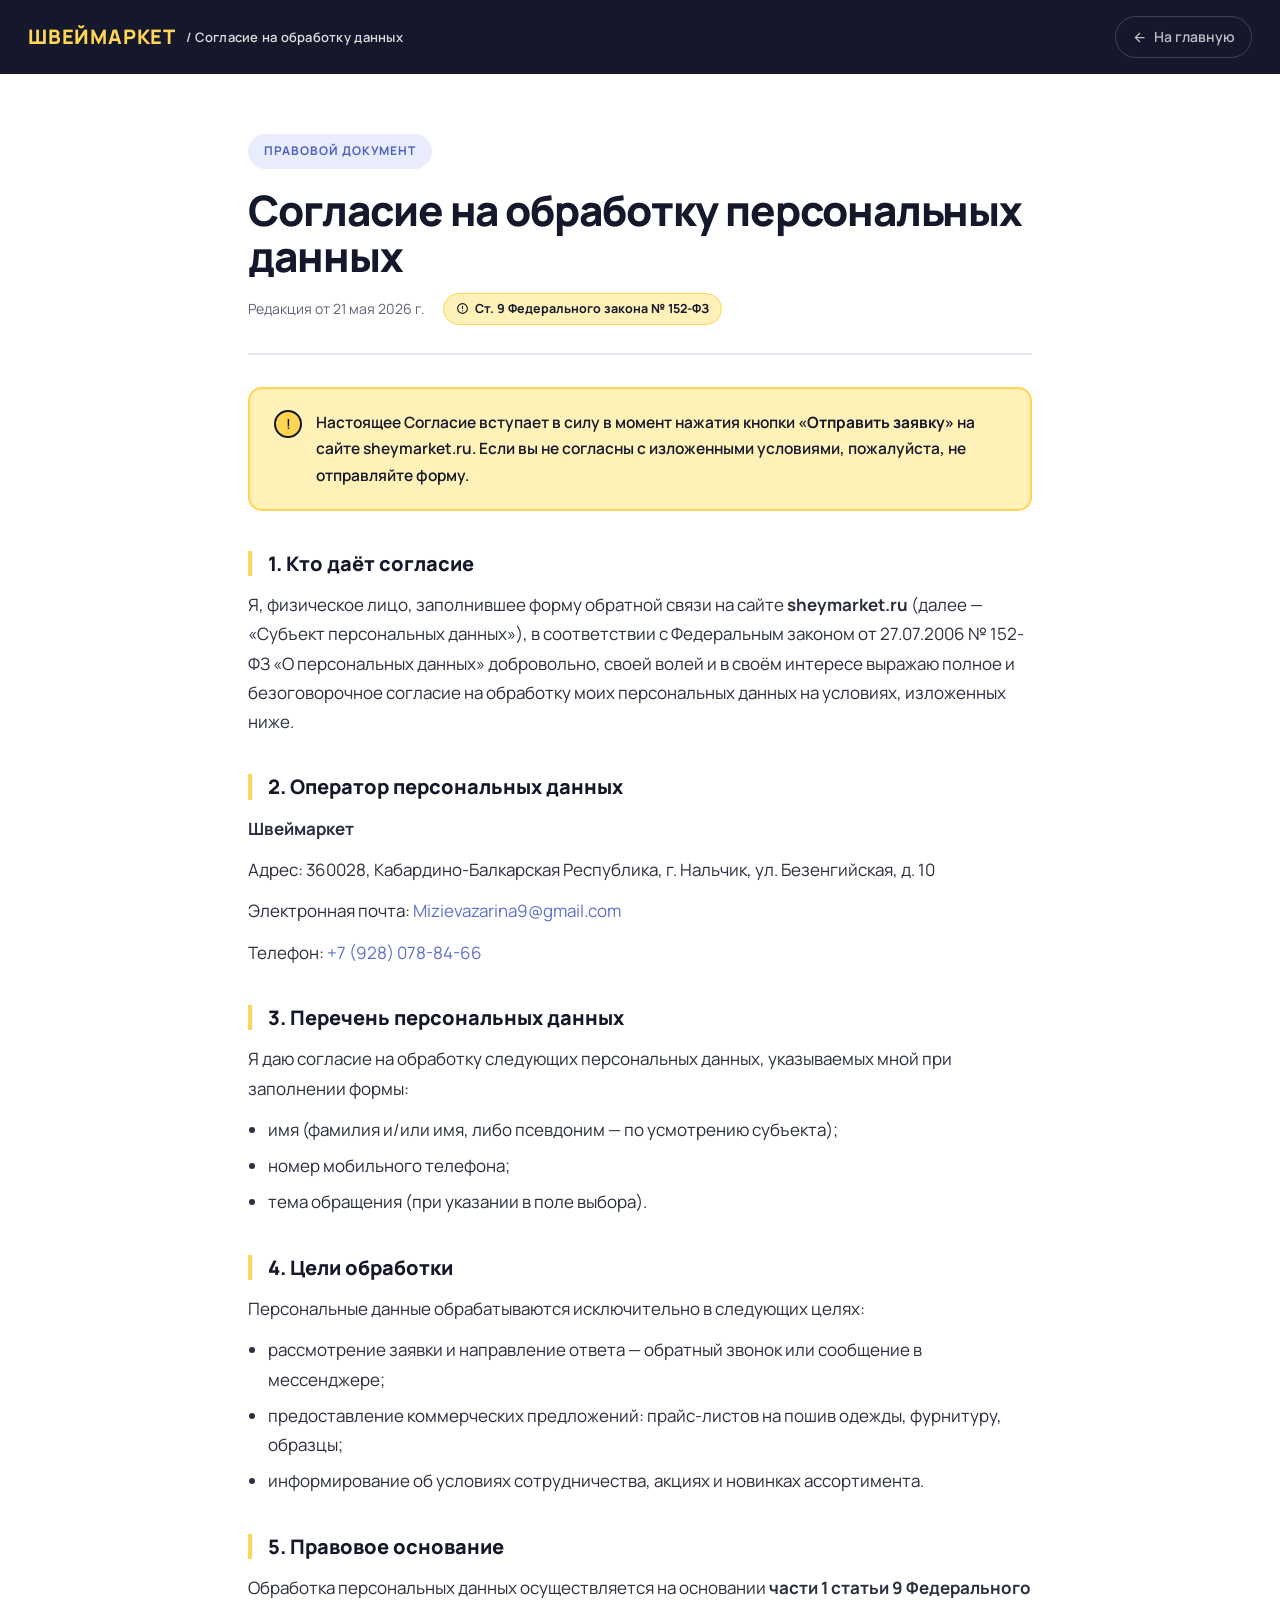
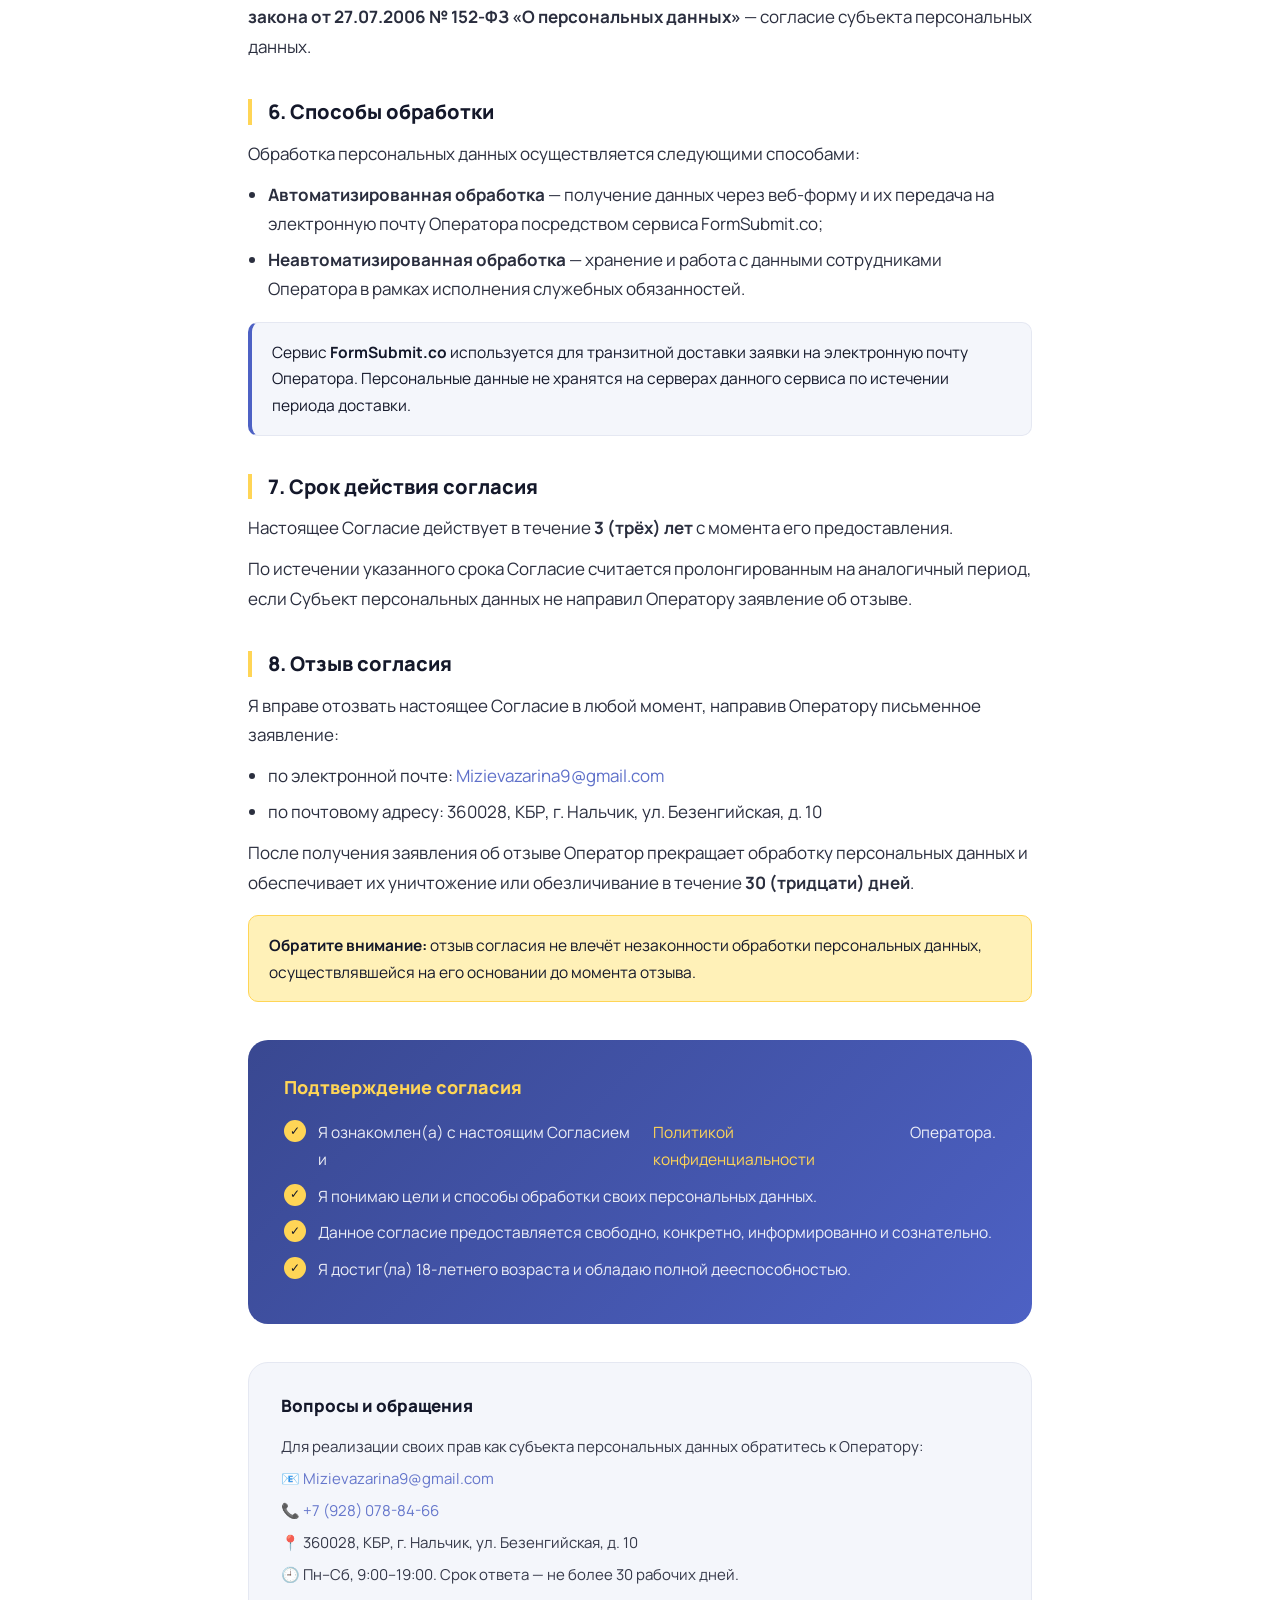
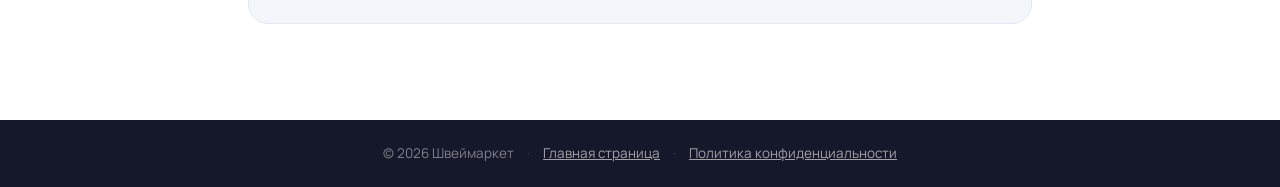
==== consent.html @ ae3faaad "Fix mobile badge overlap + add privacy/consent pages - css: add z-index:2 to .prod-card__own so "Сво" ====
<!DOCTYPE html>
<html lang="ru">
<head>
  <meta charset="UTF-8" />
  <meta name="viewport" content="width=device-width, initial-scale=1.0" />
  <meta name="robots" content="noindex, follow" />
  <title>Согласие на обработку персональных данных — Швеймаркет</title>
  <link rel="icon" type="image/svg+xml" href="data:image/svg+xml,%3Csvg%20xmlns='http://www.w3.org/2000/svg'%20viewBox='0%200%2032%2032'%3E%3Crect%20width='32'%20height='32'%20rx='7'%20fill='%234D61C4'/%3E%3Cpath%20d='M9%2023l14-14m-2%200h2v2'%20stroke='%23FFD556'%20stroke-width='2.4'%20stroke-linecap='round'%20fill='none'/%3E%3Ccircle%20cx='9'%20cy='23'%20r='1.6'%20fill='%23FFD556'/%3E%3C/svg%3E" />
  <link rel="preconnect" href="https://fonts.googleapis.com" />
  <link rel="preconnect" href="https://fonts.gstatic.com" crossorigin />
  <link href="https://fonts.googleapis.com/css2?family=Manrope:wght@400;500;600;700;800;900&display=swap" rel="stylesheet" />
  <style>
    *, *::before, *::after { box-sizing: border-box; }
    * { margin: 0; padding: 0; }
    html { scroll-behavior: smooth; }
    body {
      font-family: 'Manrope', -apple-system, BlinkMacSystemFont, 'Segoe UI', system-ui, sans-serif;
      font-size: 17px;
      line-height: 1.72;
      color: #14182A;
      background: #fff;
      -webkit-font-smoothing: antialiased;
    }
    a { color: #4D61C4; text-decoration: none; }
    a:hover { text-decoration: underline; }
    ul, ol { list-style: none; }

    /* ---- Header ---- */
    .doc-header {
      background: #14182A;
      padding: 16px 28px;
      display: flex;
      align-items: center;
      justify-content: space-between;
      gap: 16px;
      position: sticky;
      top: 0;
      z-index: 10;
    }
    .doc-header__logo {
      color: #FFD556;
      font-weight: 900;
      font-size: 20px;
      letter-spacing: .04em;
      text-decoration: none;
      display: flex;
      align-items: center;
      gap: 10px;
    }
    .doc-header__logo span { color: rgba(255,255,255,.85); font-weight: 600; font-size: 13px; letter-spacing: .02em; }
    .doc-header__back {
      display: inline-flex;
      align-items: center;
      gap: 7px;
      color: rgba(255,255,255,.72);
      font-size: 14px;
      font-weight: 600;
      text-decoration: none;
      padding: 8px 16px;
      border: 1px solid rgba(255,255,255,.18);
      border-radius: 999px;
      transition: color .15s, border-color .15s, background .15s;
    }
    .doc-header__back:hover { color: #FFD556; border-color: #FFD556; background: rgba(255,213,86,.08); text-decoration: none; }
    .doc-header__back svg { flex: 0 0 auto; }

    /* ---- Content ---- */
    .doc-wrap {
      max-width: 840px;
      margin: 0 auto;
      padding: 60px 28px 96px;
    }
    .doc-eyebrow {
      display: inline-flex;
      align-items: center;
      gap: 8px;
      padding: 7px 16px;
      background: #E8ECFB;
      color: #4D61C4;
      font-size: 12px;
      font-weight: 700;
      letter-spacing: .08em;
      text-transform: uppercase;
      border-radius: 999px;
      margin-bottom: 18px;
    }
    .doc-title {
      font-size: clamp(27px, 4.5vw, 42px);
      font-weight: 900;
      color: #14182A;
      line-height: 1.1;
      letter-spacing: -.025em;
      margin-bottom: 14px;
    }
    .doc-meta {
      color: #5E6478;
      font-size: 14px;
      margin-bottom: 32px;
      padding-bottom: 28px;
      border-bottom: 2px solid #E5E8F2;
      display: flex;
      flex-wrap: wrap;
      gap: 18px;
      align-items: center;
    }
    .doc-meta__badge {
      display: inline-flex;
      align-items: center;
      gap: 6px;
      background: #FFF1B8;
      border: 1.5px solid #FFD556;
      border-radius: 999px;
      padding: 4px 12px;
      font-size: 12.5px;
      font-weight: 700;
      color: #14182A;
    }

    /* ---- Alert ---- */
    .doc-alert {
      background: #FFF1B8;
      border: 2px solid #FFD556;
      border-radius: 14px;
      padding: 20px 24px;
      margin-bottom: 40px;
      font-size: 15.5px;
      font-weight: 600;
      color: #14182A;
      display: flex;
      gap: 14px;
      align-items: flex-start;
    }
    .doc-alert__icon {
      flex: 0 0 auto;
      width: 28px;
      height: 28px;
      background: #FFD556;
      border-radius: 50%;
      border: 2px solid #14182A;
      display: inline-flex;
      align-items: center;
      justify-content: center;
      font-size: 14px;
      margin-top: 1px;
    }

    .doc-section { margin-bottom: 38px; }
    .doc-section h2 {
      font-size: 20px;
      font-weight: 800;
      color: #14182A;
      margin-bottom: 14px;
      padding-left: 16px;
      border-left: 4px solid #FFD556;
      line-height: 1.28;
    }
    .doc-section p { color: #14182A; margin-bottom: 12px; opacity: .9; }
    .doc-section ul, .doc-section ol {
      padding-left: 20px;
      margin-bottom: 12px;
    }
    .doc-section ul { list-style: disc; }
    .doc-section ol { list-style: decimal; }
    .doc-section li { margin-bottom: 7px; opacity: .9; }
    .doc-section strong { font-weight: 700; opacity: 1; }
    .doc-section a { color: #4D61C4; }

    .doc-note {
      background: #F4F6FB;
      border: 1.5px solid #E5E8F2;
      border-left: 4px solid #4D61C4;
      border-radius: 10px;
      padding: 16px 20px;
      margin: 18px 0;
      font-size: 15.5px;
      color: #14182A;
    }
    .doc-warn {
      background: #FFF1B8;
      border: 1.5px solid #FFD556;
      border-radius: 10px;
      padding: 16px 20px;
      margin: 18px 0;
      font-size: 15.5px;
      color: #14182A;
    }

    /* Confirmation card */
    .doc-confirm {
      background: linear-gradient(135deg, #394891 0%, #4D61C4 100%);
      border-radius: 20px;
      padding: 32px 36px;
      margin-top: 10px;
      margin-bottom: 38px;
    }
    .doc-confirm h3 { font-size: 18px; font-weight: 800; color: #FFD556; margin-bottom: 16px; }
    .doc-confirm ul { list-style: none; padding: 0; }
    .doc-confirm li {
      display: flex;
      gap: 12px;
      align-items: flex-start;
      color: rgba(255,255,255,.9);
      font-size: 15.5px;
      margin-bottom: 10px;
      opacity: 1;
    }
    .doc-confirm li::before {
      content: "✓";
      flex: 0 0 auto;
      width: 22px;
      height: 22px;
      background: #FFD556;
      color: #14182A;
      border-radius: 50%;
      display: inline-flex;
      align-items: center;
      justify-content: center;
      font-size: 12px;
      font-weight: 900;
      margin-top: 1px;
    }
    .doc-confirm a { color: #FFD556; }

    /* Contact box */
    .doc-contact {
      background: #F4F6FB;
      border: 1.5px solid #E5E8F2;
      border-radius: 20px;
      padding: 28px 32px;
      margin-top: 14px;
    }
    .doc-contact h3 { font-size: 17px; font-weight: 800; margin-bottom: 14px; color: #14182A; }
    .doc-contact p { font-size: 15px; line-height: 1.6; color: #14182A; margin-bottom: 8px; opacity: .85; }
    .doc-contact a { color: #4D61C4; }
    .doc-contact a:hover { text-decoration: underline; }

    /* Footer */
    .doc-footer {
      background: #14182A;
      color: rgba(255,255,255,.45);
      text-align: center;
      padding: 22px 28px;
      font-size: 13.5px;
      line-height: 1.7;
    }
    .doc-footer a { color: rgba(255,255,255,.6); text-decoration: underline; }
    .doc-footer a:hover { color: #FFD556; }
    .doc-footer__sep { margin: 0 10px; opacity: .4; }

    @media (max-width: 600px) {
      .doc-wrap { padding: 36px 18px 64px; }
      .doc-header { padding: 14px 18px; }
      .doc-header__logo span { display: none; }
      .doc-confirm, .doc-contact { padding: 22px 20px; }
    }
  </style>
</head>
<body>

  <header class="doc-header">
    <a href="index.html" class="doc-header__logo">
      ШВЕЙМАРКЕТ
      <span>/ Согласие на обработку данных</span>
    </a>
    <a href="index.html" class="doc-header__back">
      <svg viewBox="0 0 24 24" width="15" height="15" fill="currentColor"><path d="M20 11H7.83l5.59-5.59L12 4l-8 8 8 8 1.41-1.41L7.83 13H20z"/></svg>
      На главную
    </a>
  </header>

  <main class="doc-wrap">

    <span class="doc-eyebrow">Правовой документ</span>
    <h1 class="doc-title">Согласие на обработку персональных данных</h1>
    <div class="doc-meta">
      <span>Редакция от 21 мая 2026 г.</span>
      <span class="doc-meta__badge">
        <svg viewBox="0 0 24 24" width="13" height="13" fill="currentColor"><path d="M12 2a10 10 0 100 20A10 10 0 0012 2zm0 18a8 8 0 110-16 8 8 0 010 16zm-1-5h2v2h-2zm0-8h2v6h-2z"/></svg>
        Ст. 9 Федерального закона № 152-ФЗ
      </span>
    </div>

    <div class="doc-alert">
      <span class="doc-alert__icon">!</span>
      <div>Настоящее Согласие вступает в силу в момент нажатия кнопки <strong>«Отправить заявку»</strong> на сайте sheymarket.ru. Если вы не согласны с изложенными условиями, пожалуйста, не отправляйте форму.</div>
    </div>

    <!-- 1 -->
    <div class="doc-section">
      <h2>1. Кто даёт согласие</h2>
      <p>Я, физическое лицо, заполнившее форму обратной связи на сайте <strong>sheymarket.ru</strong> (далее — «Субъект персональных данных»), в соответствии с Федеральным законом от 27.07.2006 № 152-ФЗ «О персональных данных» добровольно, своей волей и в своём интересе выражаю полное и безоговорочное согласие на обработку моих персональных данных на условиях, изложенных ниже.</p>
    </div>

    <!-- 2 -->
    <div class="doc-section">
      <h2>2. Оператор персональных данных</h2>
      <p><strong>Швеймаркет</strong></p>
      <p>Адрес: 360028, Кабардино-Балкарская Республика, г. Нальчик, ул. Безенгийская, д. 10</p>
      <p>Электронная почта: <a href="mailto:Mizievazarina9@gmail.com">Mizievazarina9@gmail.com</a></p>
      <p>Телефон: <a href="tel:+79280788466">+7 (928) 078-84-66</a></p>
    </div>

    <!-- 3 -->
    <div class="doc-section">
      <h2>3. Перечень персональных данных</h2>
      <p>Я даю согласие на обработку следующих персональных данных, указываемых мной при заполнении формы:</p>
      <ul>
        <li>имя (фамилия и/или имя, либо псевдоним — по усмотрению субъекта);</li>
        <li>номер мобильного телефона;</li>
        <li>тема обращения (при указании в поле выбора).</li>
      </ul>
    </div>

    <!-- 4 -->
    <div class="doc-section">
      <h2>4. Цели обработки</h2>
      <p>Персональные данные обрабатываются исключительно в следующих целях:</p>
      <ul>
        <li>рассмотрение заявки и направление ответа — обратный звонок или сообщение в мессенджере;</li>
        <li>предоставление коммерческих предложений: прайс-листов на пошив одежды, фурнитуру, образцы;</li>
        <li>информирование об условиях сотрудничества, акциях и новинках ассортимента.</li>
      </ul>
    </div>

    <!-- 5 -->
    <div class="doc-section">
      <h2>5. Правовое основание</h2>
      <p>Обработка персональных данных осуществляется на основании <strong>части 1 статьи 9 Федерального закона от 27.07.2006 № 152-ФЗ «О персональных данных»</strong> — согласие субъекта персональных данных.</p>
    </div>

    <!-- 6 -->
    <div class="doc-section">
      <h2>6. Способы обработки</h2>
      <p>Обработка персональных данных осуществляется следующими способами:</p>
      <ul>
        <li><strong>Автоматизированная обработка</strong> — получение данных через веб-форму и их передача на электронную почту Оператора посредством сервиса FormSubmit.co;</li>
        <li><strong>Неавтоматизированная обработка</strong> — хранение и работа с данными сотрудниками Оператора в рамках исполнения служебных обязанностей.</li>
      </ul>
      <div class="doc-note">
        Сервис <strong>FormSubmit.co</strong> используется для транзитной доставки заявки на электронную почту Оператора. Персональные данные не хранятся на серверах данного сервиса по истечении периода доставки.
      </div>
    </div>

    <!-- 7 -->
    <div class="doc-section">
      <h2>7. Срок действия согласия</h2>
      <p>Настоящее Согласие действует в течение <strong>3 (трёх) лет</strong> с момента его предоставления.</p>
      <p>По истечении указанного срока Согласие считается пролонгированным на аналогичный период, если Субъект персональных данных не направил Оператору заявление об отзыве.</p>
    </div>

    <!-- 8 -->
    <div class="doc-section">
      <h2>8. Отзыв согласия</h2>
      <p>Я вправе отозвать настоящее Согласие в любой момент, направив Оператору письменное заявление:</p>
      <ul>
        <li>по электронной почте: <a href="mailto:Mizievazarina9@gmail.com">Mizievazarina9@gmail.com</a></li>
        <li>по почтовому адресу: 360028, КБР, г. Нальчик, ул. Безенгийская, д. 10</li>
      </ul>
      <p>После получения заявления об отзыве Оператор прекращает обработку персональных данных и обеспечивает их уничтожение или обезличивание в течение <strong>30 (тридцати) дней</strong>.</p>
      <div class="doc-warn">
        <strong>Обратите внимание:</strong> отзыв согласия не влечёт незаконности обработки персональных данных, осуществлявшейся на его основании до момента отзыва.
      </div>
    </div>

    <!-- Confirmation -->
    <div class="doc-confirm">
      <h3>Подтверждение согласия</h3>
      <ul>
        <li>Я ознакомлен(а) с настоящим Согласием и <a href="privacy.html">Политикой конфиденциальности</a> Оператора.</li>
        <li>Я понимаю цели и способы обработки своих персональных данных.</li>
        <li>Данное согласие предоставляется свободно, конкретно, информированно и сознательно.</li>
        <li>Я достиг(ла) 18-летнего возраста и обладаю полной дееспособностью.</li>
      </ul>
    </div>

    <!-- Contacts -->
    <div class="doc-contact">
      <h3>Вопросы и обращения</h3>
      <p>Для реализации своих прав как субъекта персональных данных обратитесь к Оператору:</p>
      <p>📧 <a href="mailto:Mizievazarina9@gmail.com">Mizievazarina9@gmail.com</a></p>
      <p>📞 <a href="tel:+79280788466">+7 (928) 078-84-66</a></p>
      <p>📍 360028, КБР, г. Нальчик, ул. Безенгийская, д. 10</p>
      <p>🕘 Пн–Сб, 9:00–19:00. Срок ответа — не более 30 рабочих дней.</p>
    </div>

  </main>

  <footer class="doc-footer">
    <p>
      © 2026 Швеймаркет
      <span class="doc-footer__sep">·</span>
      <a href="index.html">Главная страница</a>
      <span class="doc-footer__sep">·</span>
      <a href="privacy.html">Политика конфиденциальности</a>
    </p>
  </footer>

</body>
</html>
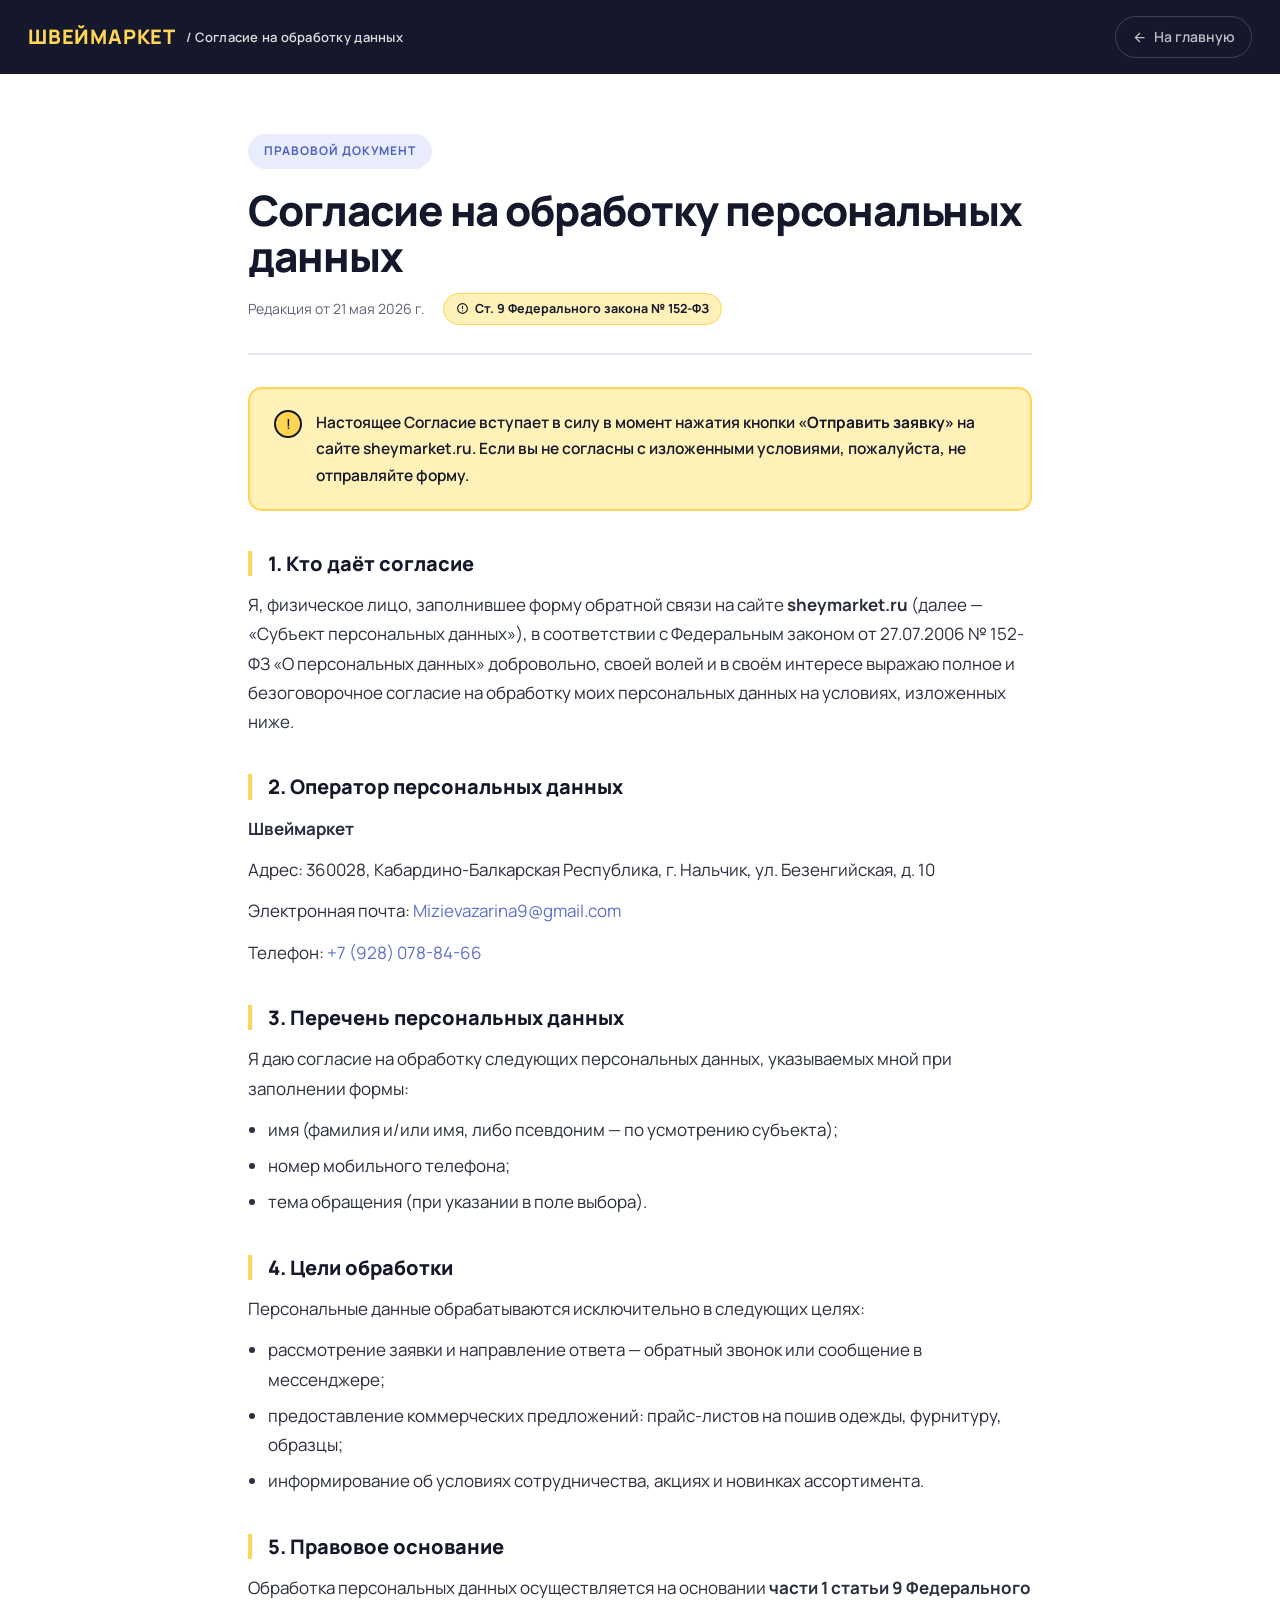
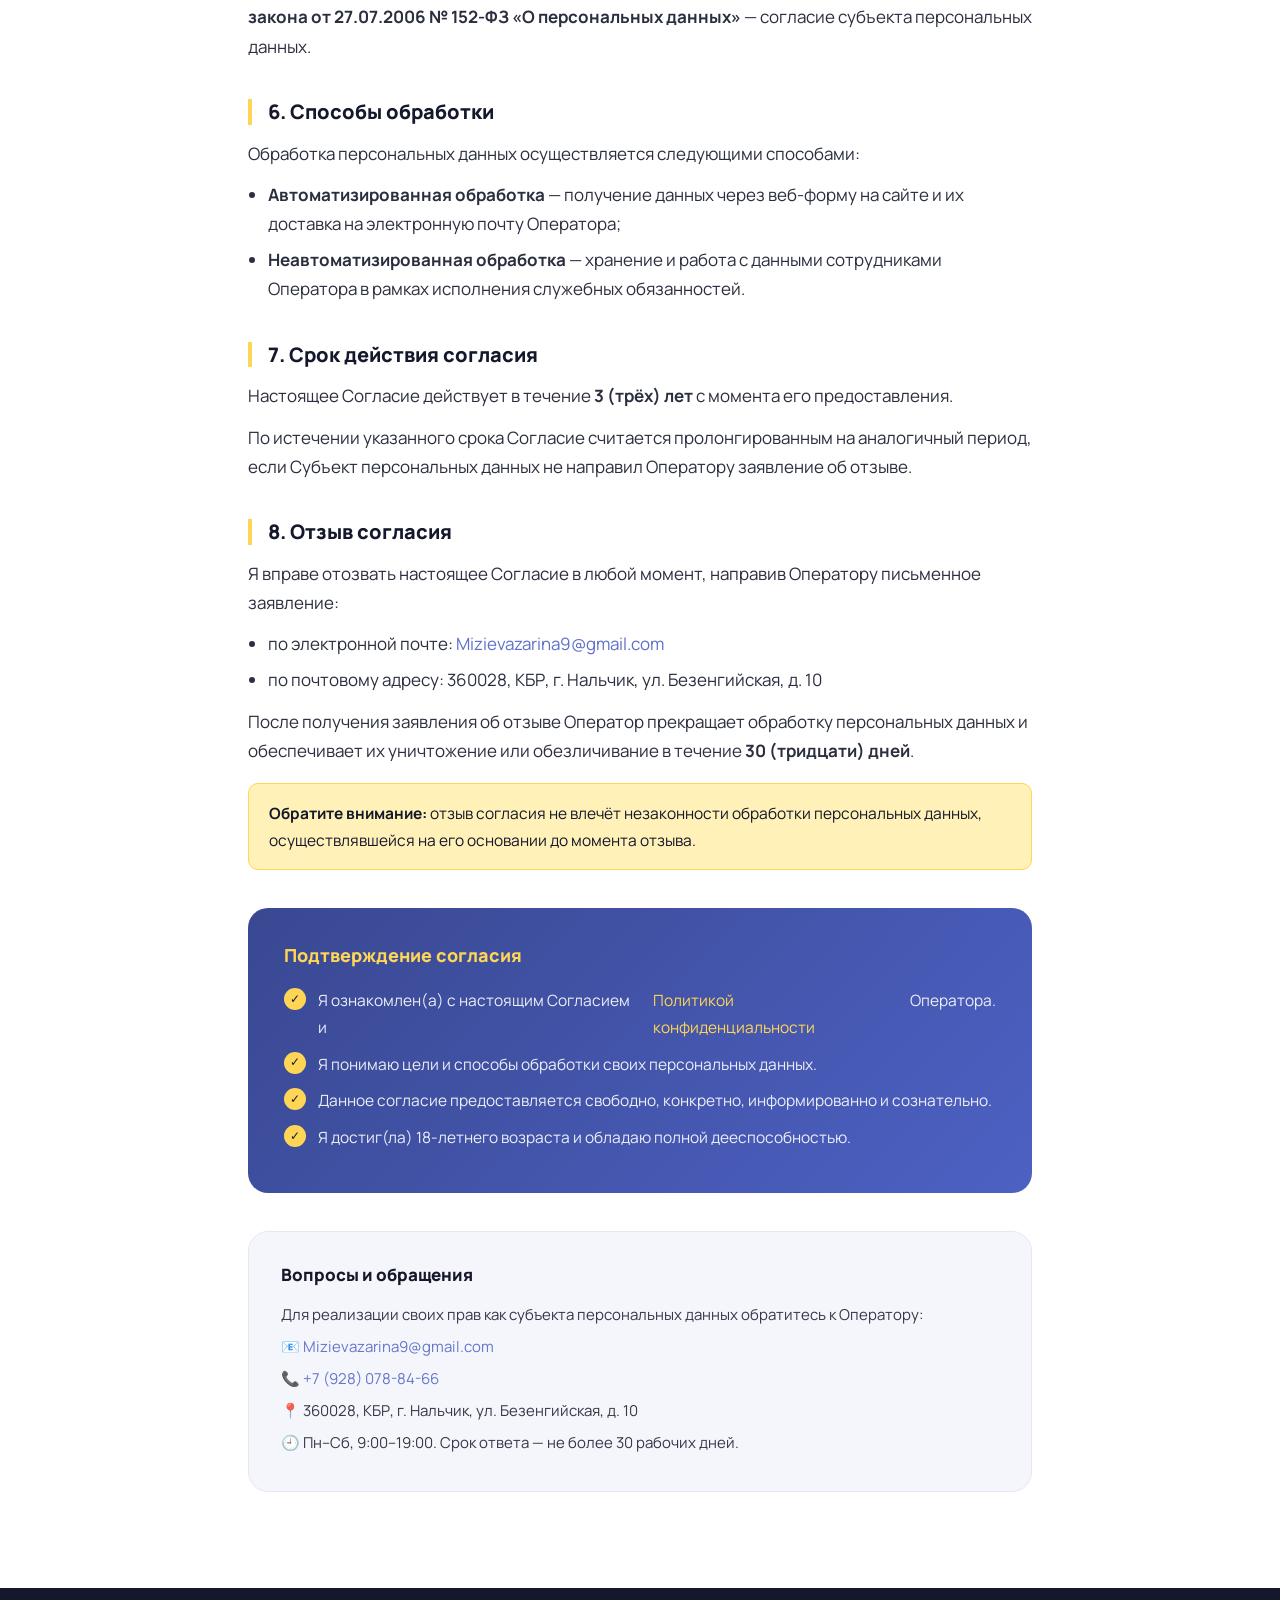
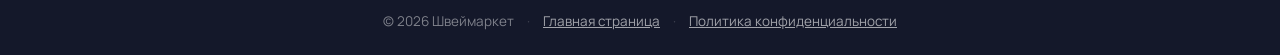
==== commit 121fefc3: "Remove FormSubmit.co and GitHub Pages mentions from legal docs Replace specific service names with g" ====
--- a/consent.html
+++ b/consent.html
@@ -333,12 +333,9 @@
       <h2>6. Способы обработки</h2>
       <p>Обработка персональных данных осуществляется следующими способами:</p>
       <ul>
-        <li><strong>Автоматизированная обработка</strong> — получение данных через веб-форму и их передача на электронную почту Оператора посредством сервиса FormSubmit.co;</li>
+        <li><strong>Автоматизированная обработка</strong> — получение данных через веб-форму на сайте и их доставка на электронную почту Оператора;</li>
         <li><strong>Неавтоматизированная обработка</strong> — хранение и работа с данными сотрудниками Оператора в рамках исполнения служебных обязанностей.</li>
       </ul>
-      <div class="doc-note">
-        Сервис <strong>FormSubmit.co</strong> используется для транзитной доставки заявки на электронную почту Оператора. Персональные данные не хранятся на серверах данного сервиса по истечении периода доставки.
-      </div>
     </div>
 
     <!-- 7 -->
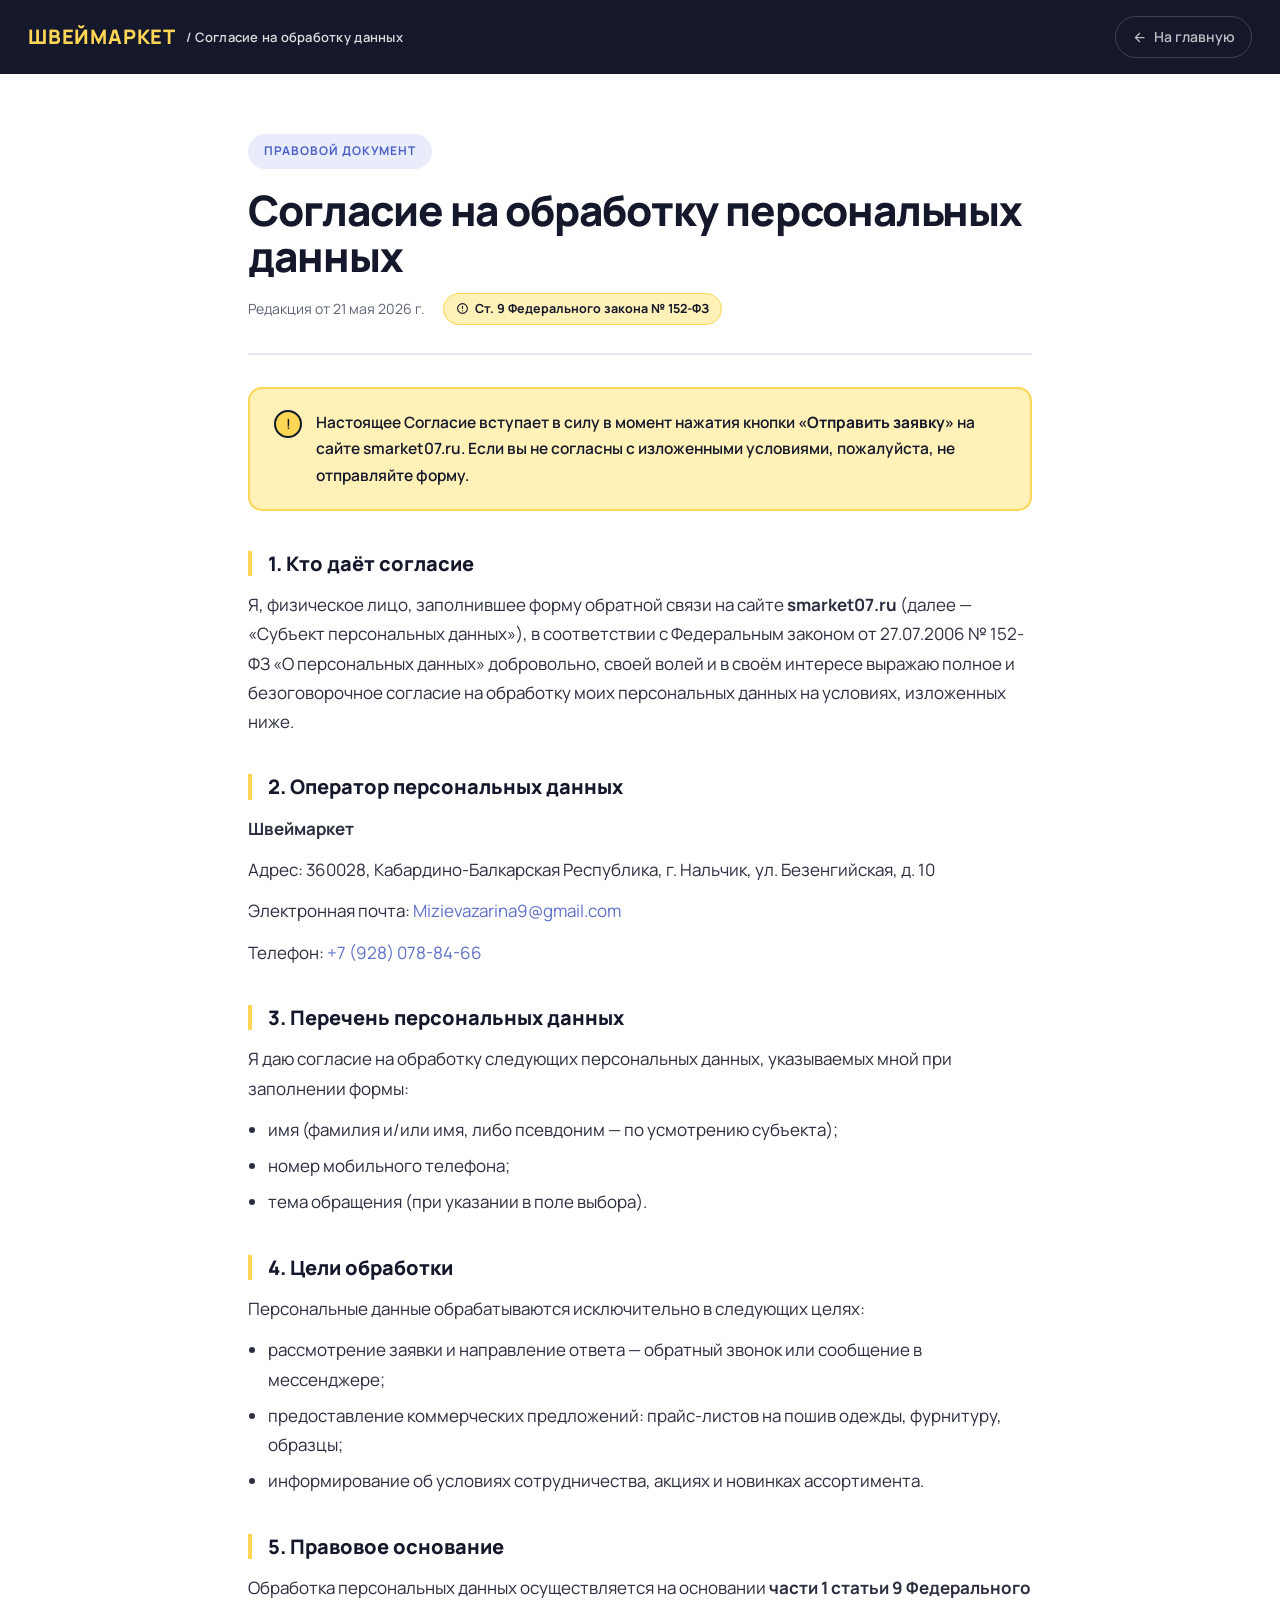
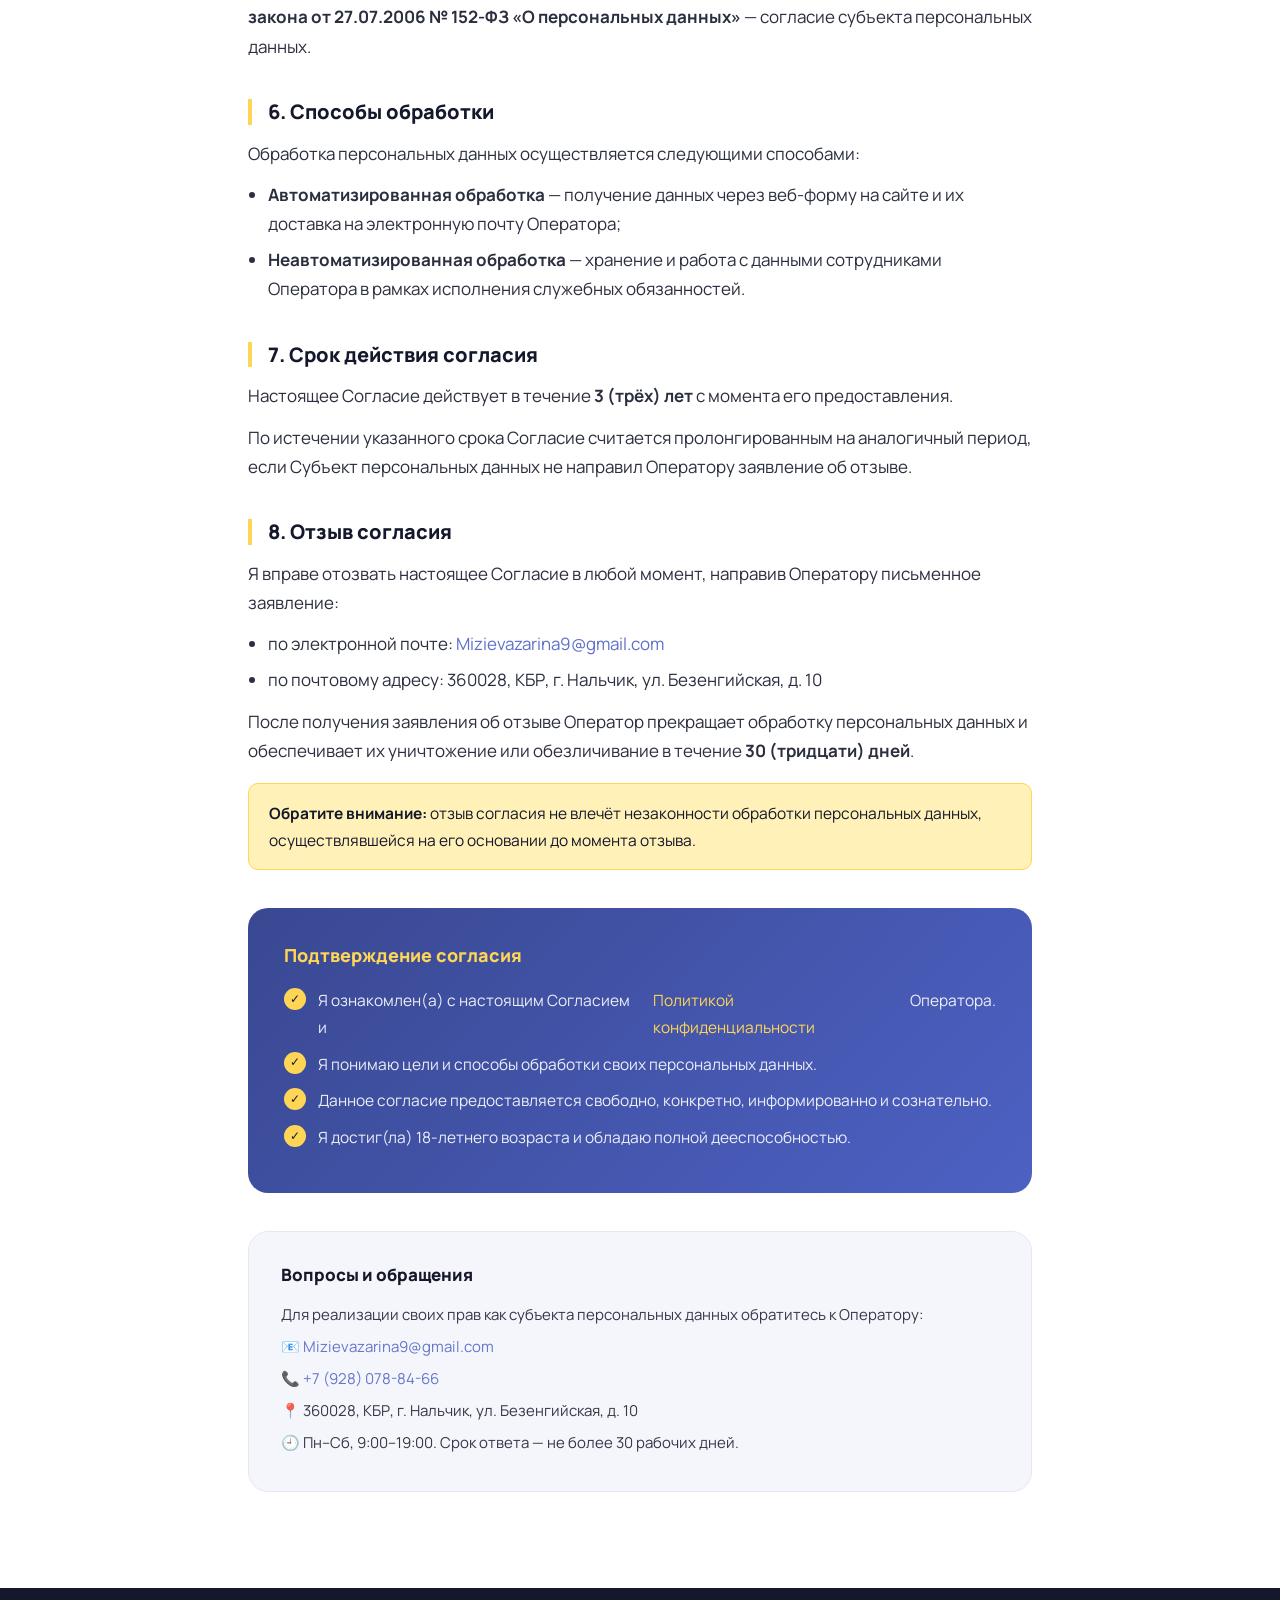
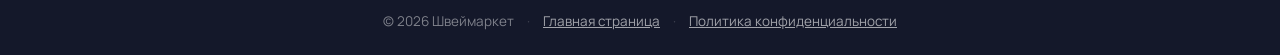
==== commit c3ee27d4: "Замена домена sheymarket.ru на smarket07.ru в политике и согласии" ====
--- a/consent.html
+++ b/consent.html
@@ -282,13 +282,13 @@
 
     <div class="doc-alert">
       <span class="doc-alert__icon">!</span>
-      <div>Настоящее Согласие вступает в силу в момент нажатия кнопки <strong>«Отправить заявку»</strong> на сайте sheymarket.ru. Если вы не согласны с изложенными условиями, пожалуйста, не отправляйте форму.</div>
+      <div>Настоящее Согласие вступает в силу в момент нажатия кнопки <strong>«Отправить заявку»</strong> на сайте smarket07.ru. Если вы не согласны с изложенными условиями, пожалуйста, не отправляйте форму.</div>
     </div>
 
     <!-- 1 -->
     <div class="doc-section">
       <h2>1. Кто даёт согласие</h2>
-      <p>Я, физическое лицо, заполнившее форму обратной связи на сайте <strong>sheymarket.ru</strong> (далее — «Субъект персональных данных»), в соответствии с Федеральным законом от 27.07.2006 № 152-ФЗ «О персональных данных» добровольно, своей волей и в своём интересе выражаю полное и безоговорочное согласие на обработку моих персональных данных на условиях, изложенных ниже.</p>
+      <p>Я, физическое лицо, заполнившее форму обратной связи на сайте <strong>smarket07.ru</strong> (далее — «Субъект персональных данных»), в соответствии с Федеральным законом от 27.07.2006 № 152-ФЗ «О персональных данных» добровольно, своей волей и в своём интересе выражаю полное и безоговорочное согласие на обработку моих персональных данных на условиях, изложенных ниже.</p>
     </div>
 
     <!-- 2 -->
